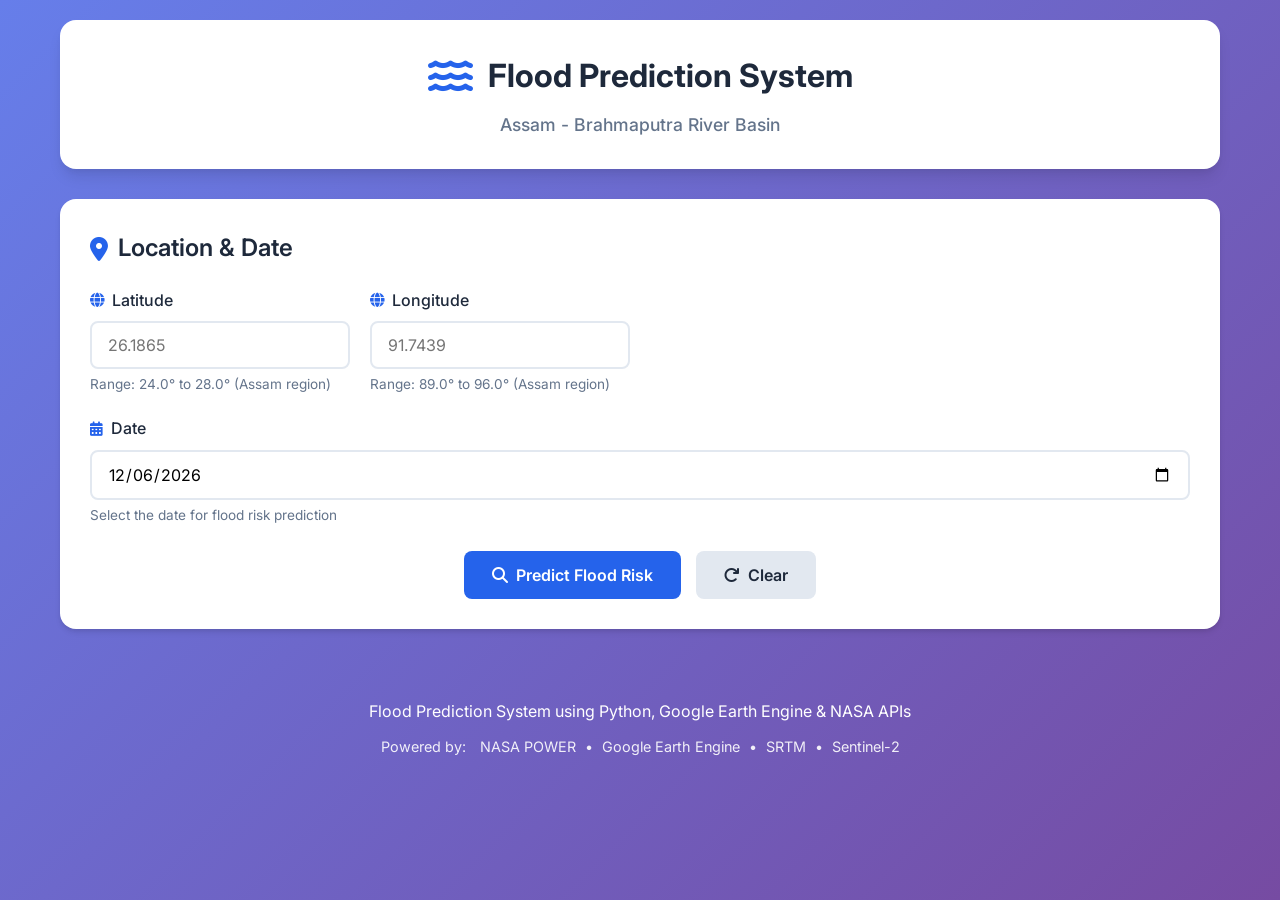
==== frontend/index.html @ 080c3241 "New" ====
<!DOCTYPE html>
<html lang="en">
<head>
    <meta charset="UTF-8">
    <meta name="viewport" content="width=device-width, initial-scale=1.0">
    <title>Flood Prediction System - Assam Brahmaputra Basin</title>
    <link rel="stylesheet" href="style.css">
    <link href="https://fonts.googleapis.com/css2?family=Inter:wght@300;400;500;600;700&display=swap" rel="stylesheet">
    <link rel="stylesheet" href="https://cdnjs.cloudflare.com/ajax/libs/font-awesome/6.4.0/css/all.min.css">
</head>
<body>
    <div class="container">
        <!-- Header -->
        <header class="header">
            <div class="header-content">
                <div class="logo">
                    <i class="fas fa-water"></i>
                    <h1>Flood Prediction System</h1>
                </div>
                <p class="subtitle">Assam - Brahmaputra River Basin</p>
            </div>
        </header>

        <!-- Main Content -->
        <main class="main-content">
            <!-- Input Form Section -->
            <section class="input-section card">
                <h2><i class="fas fa-map-marker-alt"></i> Location & Date</h2>
                <form id="predictionForm">
                    <div class="form-grid">
                        <div class="form-group">
                            <label for="latitude">
                                <i class="fas fa-globe"></i> Latitude
                            </label>
                            <input 
                                type="number" 
                                id="latitude" 
                                name="latitude" 
                                step="0.0001" 
                                placeholder="26.1865"
                                required
                                min="24.0"
                                max="28.0"
                            >
                            <small>Range: 24.0° to 28.0° (Assam region)</small>
                        </div>

                        <div class="form-group">
                            <label for="longitude">
                                <i class="fas fa-globe"></i> Longitude
                            </label>
                            <input 
                                type="number" 
                                id="longitude" 
                                name="longitude" 
                                step="0.0001" 
                                placeholder="91.7439"
                                required
                                min="89.0"
                                max="96.0"
                            >
                            <small>Range: 89.0° to 96.0° (Assam region)</small>
                        </div>

                        <div class="form-group full-width">
                            <label for="date">
                                <i class="fas fa-calendar-alt"></i> Date
                            </label>
                            <input 
                                type="date" 
                                id="date" 
                                name="date" 
                                required
                            >
                            <small>Select the date for flood risk prediction</small>
                        </div>
                    </div>

                    <div class="form-actions">
                        <button type="submit" class="btn btn-primary" id="submitBtn">
                            <i class="fas fa-search"></i> Predict Flood Risk
                        </button>
                        <button type="button" class="btn btn-secondary" id="clearBtn">
                            <i class="fas fa-redo"></i> Clear
                        </button>
                    </div>
                </form>
            </section>

            <!-- Loading Indicator -->
            <div id="loadingIndicator" class="loading hidden">
                <div class="spinner"></div>
                <p>Analyzing location and extracting GIS features...</p>
                <small>This may take 30-60 seconds</small>
            </div>

            <!-- Results Section -->
            <section id="resultsSection" class="results-section hidden">
                <!-- Prediction Card -->
                <div class="card prediction-card">
                    <h2><i class="fas fa-chart-line"></i> Flood Risk Prediction</h2>
                    <div class="prediction-content">
                        <div class="risk-indicator" id="riskIndicator">
                            <div class="risk-level" id="riskLevel">-</div>
                            <div class="risk-probability" id="riskProbability">-</div>
                        </div>
                        <p class="risk-interpretation" id="riskInterpretation"></p>
                    </div>
                </div>

                <!-- Features Card -->
                <div class="card features-card">
                    <h2><i class="fas fa-layer-group"></i> Extracted Features</h2>
                    <div class="features-grid" id="featuresGrid">
                        <!-- Features will be populated here -->
                    </div>
                </div>

                <!-- Map Preview -->
                <div class="card map-card">
                    <h2><i class="fas fa-map"></i> Location Preview</h2>
                    <div class="map-container">
                        <div id="mapPreview" class="map-preview">
                            <p><i class="fas fa-map-marked-alt"></i></p>
                            <p id="locationText">Lat: -, Lon: -</p>
                        </div>
                    </div>
                </div>
            </section>

            <!-- Error Section -->
            <div id="errorSection" class="error-section hidden">
                <div class="card error-card">
                    <i class="fas fa-exclamation-triangle"></i>
                    <h3>Error</h3>
                    <p id="errorMessage"></p>
                </div>
            </div>
        </main>

        <!-- Footer -->
        <footer class="footer">
            <p>Flood Prediction System using Python, Google Earth Engine & NASA APIs</p>
            <p class="footer-links">
                <span>Powered by:</span>
                <span>NASA POWER</span> • 
                <span>Google Earth Engine</span> • 
                <span>SRTM</span> • 
                <span>Sentinel-2</span>
            </p>
        </footer>
    </div>

    <script src="script.js"></script>
</body>
</html>
---- frontend/style.css ----
/* Reset and Base Styles */
* {
    margin: 0;
    padding: 0;
    box-sizing: border-box;
}

:root {
    --primary-color: #2563eb;
    --primary-dark: #1e40af;
    --secondary-color: #10b981;
    --danger-color: #ef4444;
    --warning-color: #f59e0b;
    --low-risk: #10b981;
    --medium-risk: #f59e0b;
    --high-risk: #ef4444;
    --bg-color: #f8fafc;
    --card-bg: #ffffff;
    --text-primary: #1e293b;
    --text-secondary: #64748b;
    --border-color: #e2e8f0;
    --shadow: 0 4px 6px -1px rgba(0, 0, 0, 0.1), 0 2px 4px -1px rgba(0, 0, 0, 0.06);
    --shadow-lg: 0 10px 15px -3px rgba(0, 0, 0, 0.1), 0 4px 6px -2px rgba(0, 0, 0, 0.05);
}

body {
    font-family: 'Inter', -apple-system, BlinkMacSystemFont, 'Segoe UI', sans-serif;
    background: linear-gradient(135deg, #667eea 0%, #764ba2 100%);
    min-height: 100vh;
    color: var(--text-primary);
    line-height: 1.6;
}

.container {
    max-width: 1200px;
    margin: 0 auto;
    padding: 20px;
}

/* Header */
.header {
    background: var(--card-bg);
    border-radius: 16px;
    padding: 30px;
    margin-bottom: 30px;
    box-shadow: var(--shadow-lg);
    text-align: center;
}

.logo {
    display: flex;
    align-items: center;
    justify-content: center;
    gap: 15px;
    margin-bottom: 10px;
}

.logo i {
    font-size: 2.5rem;
    color: var(--primary-color);
}

.logo h1 {
    font-size: 2rem;
    font-weight: 700;
    color: var(--text-primary);
}

.subtitle {
    color: var(--text-secondary);
    font-size: 1.1rem;
    font-weight: 500;
}

/* Card */
.card {
    background: var(--card-bg);
    border-radius: 16px;
    padding: 30px;
    margin-bottom: 25px;
    box-shadow: var(--shadow);
    transition: transform 0.2s, box-shadow 0.2s;
}

.card:hover {
    transform: translateY(-2px);
    box-shadow: var(--shadow-lg);
}

.card h2 {
    font-size: 1.5rem;
    font-weight: 600;
    margin-bottom: 20px;
    color: var(--text-primary);
    display: flex;
    align-items: center;
    gap: 10px;
}

.card h2 i {
    color: var(--primary-color);
}

/* Form Styles */
.input-section {
    margin-bottom: 30px;
}

.form-grid {
    display: grid;
    grid-template-columns: repeat(auto-fit, minmax(250px, 1fr));
    gap: 20px;
    margin-bottom: 25px;
}

.form-group {
    display: flex;
    flex-direction: column;
}

.form-group.full-width {
    grid-column: 1 / -1;
}

.form-group label {
    font-weight: 500;
    margin-bottom: 8px;
    color: var(--text-primary);
    display: flex;
    align-items: center;
    gap: 8px;
}

.form-group label i {
    color: var(--primary-color);
    font-size: 0.9rem;
}

.form-group input {
    padding: 12px 16px;
    border: 2px solid var(--border-color);
    border-radius: 8px;
    font-size: 1rem;
    transition: border-color 0.2s, box-shadow 0.2s;
    font-family: inherit;
}

.form-group input:focus {
    outline: none;
    border-color: var(--primary-color);
    box-shadow: 0 0 0 3px rgba(37, 99, 235, 0.1);
}

.form-group small {
    margin-top: 5px;
    color: var(--text-secondary);
    font-size: 0.85rem;
}

.form-actions {
    display: flex;
    gap: 15px;
    justify-content: center;
    flex-wrap: wrap;
}

/* Buttons */
.btn {
    padding: 14px 28px;
    border: none;
    border-radius: 8px;
    font-size: 1rem;
    font-weight: 600;
    cursor: pointer;
    transition: all 0.2s;
    display: inline-flex;
    align-items: center;
    gap: 8px;
    font-family: inherit;
}

.btn-primary {
    background: var(--primary-color);
    color: white;
}

.btn-primary:hover {
    background: var(--primary-dark);
    transform: translateY(-2px);
    box-shadow: var(--shadow);
}

.btn-secondary {
    background: var(--border-color);
    color: var(--text-primary);
}

.btn-secondary:hover {
    background: #cbd5e1;
}

.btn:disabled {
    opacity: 0.6;
    cursor: not-allowed;
}

/* Loading Indicator */
.loading {
    text-align: center;
    padding: 40px;
    background: var(--card-bg);
    border-radius: 16px;
    margin-bottom: 25px;
    box-shadow: var(--shadow);
}

.loading.hidden {
    display: none;
}

.spinner {
    width: 50px;
    height: 50px;
    border: 4px solid var(--border-color);
    border-top-color: var(--primary-color);
    border-radius: 50%;
    animation: spin 1s linear infinite;
    margin: 0 auto 20px;
}

@keyframes spin {
    to { transform: rotate(360deg); }
}

.loading p {
    font-size: 1.1rem;
    font-weight: 500;
    color: var(--text-primary);
    margin-bottom: 5px;
}

.loading small {
    color: var(--text-secondary);
}

/* Results Section */
.results-section.hidden {
    display: none;
}

.prediction-card {
    background: linear-gradient(135deg, #667eea 0%, #764ba2 100%);
    color: white;
}

.prediction-card h2 {
    color: white;
}

.prediction-card h2 i {
    color: white;
}

.prediction-content {
    text-align: center;
}

.risk-indicator {
    margin: 30px 0;
}

.risk-level {
    font-size: 3rem;
    font-weight: 700;
    margin-bottom: 15px;
    text-transform: uppercase;
    letter-spacing: 2px;
}

.risk-level.low {
    color: var(--low-risk);
}

.risk-level.medium {
    color: var(--warning-color);
}

.risk-level.high {
    color: var(--high-risk);
}

.risk-probability {
    font-size: 2rem;
    font-weight: 600;
    margin-bottom: 20px;
}

.risk-interpretation {
    font-size: 1.1rem;
    line-height: 1.8;
    opacity: 0.95;
}

/* Features Grid */
.features-grid {
    display: grid;
    grid-template-columns: repeat(auto-fit, minmax(200px, 1fr));
    gap: 20px;
}

.feature-item {
    background: var(--bg-color);
    padding: 20px;
    border-radius: 12px;
    border-left: 4px solid var(--primary-color);
    transition: transform 0.2s;
}

.feature-item:hover {
    transform: translateX(5px);
}

.feature-label {
    font-size: 0.85rem;
    color: var(--text-secondary);
    text-transform: uppercase;
    letter-spacing: 0.5px;
    margin-bottom: 8px;
    font-weight: 600;
}

.feature-value {
    font-size: 1.5rem;
    font-weight: 700;
    color: var(--text-primary);
}

.feature-unit {
    font-size: 0.9rem;
    color: var(--text-secondary);
    margin-left: 5px;
}

/* Map Preview */
.map-container {
    margin-top: 20px;
}

.map-preview {
    background: var(--bg-color);
    border-radius: 12px;
    padding: 40px;
    text-align: center;
    min-height: 200px;
    display: flex;
    flex-direction: column;
    align-items: center;
    justify-content: center;
}

.map-preview i {
    font-size: 3rem;
    color: var(--primary-color);
    margin-bottom: 15px;
}

.map-preview p {
    font-size: 1.1rem;
    color: var(--text-primary);
    font-weight: 500;
}

/* Error Section */
.error-section.hidden {
    display: none;
}

.error-card {
    background: #fef2f2;
    border-left: 4px solid var(--danger-color);
    text-align: center;
}

.error-card i {
    font-size: 3rem;
    color: var(--danger-color);
    margin-bottom: 15px;
}

.error-card h3 {
    color: var(--danger-color);
    margin-bottom: 10px;
}

.error-card p {
    color: var(--text-primary);
}

/* Footer */
.footer {
    text-align: center;
    padding: 30px 20px;
    color: white;
    margin-top: 40px;
}

.footer-links {
    margin-top: 10px;
    font-size: 0.9rem;
    opacity: 0.9;
}

.footer-links span {
    margin: 0 5px;
}

/* Responsive */
@media (max-width: 768px) {
    .container {
        padding: 15px;
    }

    .header {
        padding: 20px;
    }

    .logo h1 {
        font-size: 1.5rem;
    }

    .form-grid {
        grid-template-columns: 1fr;
    }

    .features-grid {
        grid-template-columns: 1fr;
    }

    .risk-level {
        font-size: 2rem;
    }

    .risk-probability {
        font-size: 1.5rem;
    }
}

/* Animation */
@keyframes fadeIn {
    from {
        opacity: 0;
        transform: translateY(20px);
    }
    to {
        opacity: 1;
        transform: translateY(0);
    }
}

.results-section {
    animation: fadeIn 0.5s ease-out;
}
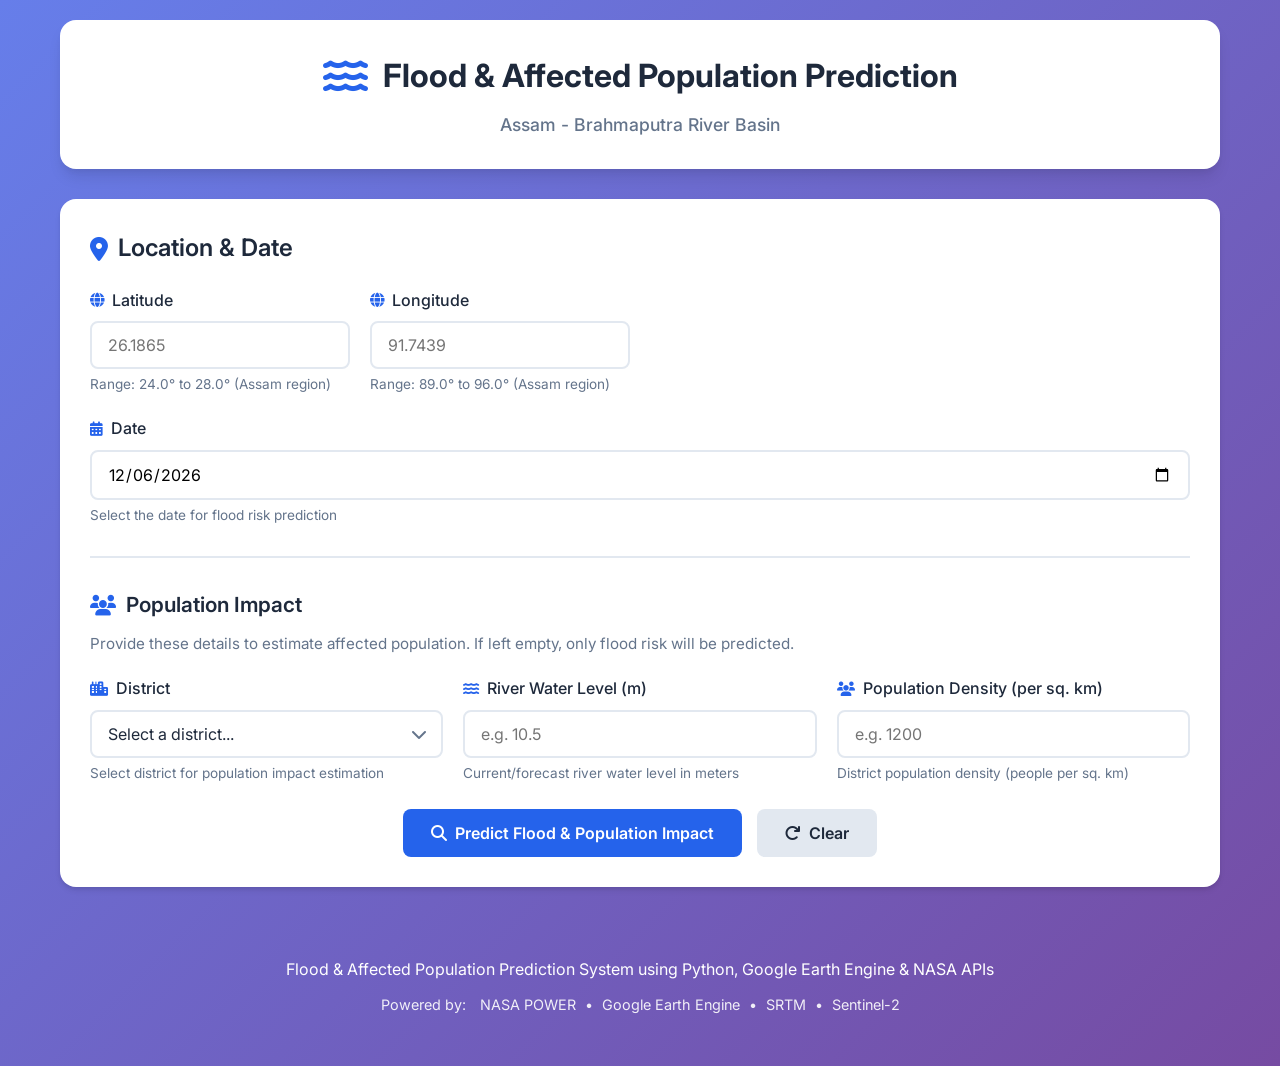
==== commit a8024ca4: "Updates" ====
--- a/frontend/index.html
+++ b/frontend/index.html
@@ -3,7 +3,7 @@
 <head>
     <meta charset="UTF-8">
     <meta name="viewport" content="width=device-width, initial-scale=1.0">
-    <title>Flood Prediction System - Assam Brahmaputra Basin</title>
+    <title>Flood & Affected Population Prediction System - Assam Brahmaputra Basin</title>
     <link rel="stylesheet" href="style.css">
     <link href="https://fonts.googleapis.com/css2?family=Inter:wght@300;400;500;600;700&display=swap" rel="stylesheet">
     <link rel="stylesheet" href="https://cdnjs.cloudflare.com/ajax/libs/font-awesome/6.4.0/css/all.min.css">
@@ -15,7 +15,7 @@
             <div class="header-content">
                 <div class="logo">
                     <i class="fas fa-water"></i>
-                    <h1>Flood Prediction System</h1>
+                    <h1>Flood & Affected Population Prediction</h1>
                 </div>
                 <p class="subtitle">Assam - Brahmaputra River Basin</p>
             </div>
@@ -76,9 +76,70 @@
                         </div>
                     </div>
 
+                    <!-- Optional Population Impact Inputs -->
+                    <div class="population-inputs">
+                        <h3><i class="fas fa-users"></i> Population Impact</h3>
+                        <p class="help-text">
+                            Provide these details to estimate affected population. If left empty,
+                            only flood risk will be predicted.
+                        </p>
+                        <div class="form-grid">
+                            <div class="form-group">
+                                <label for="district">
+                                    <i class="fas fa-city"></i> District
+                                </label>
+                                <div class="select-wrapper">
+                                    <select id="district" name="district" class="styled-select">
+                                        <option value="">Select a district...</option>
+                                        <option value="Morigaon">  Morigaon</option>
+                                        <option value="Dhubri">  Dhubri</option>
+                                        <option value="Kamrup">  Kamrup</option>
+                                        <option value="Sonitpur">  Sonitpur</option>
+                                        <option value="Jorhat">  Jorhat</option>
+                                        <option value="Lakhimpur">  Lakhimpur</option>
+                                        <option value="Darrang">  Darrang</option>
+                                        <option value="Barpeta">  Barpeta</option>
+                                        <option value="Nagaon">  Nagaon</option>
+                                        <option value="Nalbari">  Nalbari</option>
+                                    </select>
+                                    <i class="fas fa-chevron-down select-arrow"></i>
+                                </div>
+                                <small>Select district for population impact estimation</small>
+                            </div>
+
+                            <div class="form-group">
+                                <label for="riverLevel">
+                                    <i class="fas fa-water"></i> River Water Level (m)
+                                </label>
+                                <input
+                                    type="number"
+                                    id="riverLevel"
+                                    name="riverLevel"
+                                    step="0.01"
+                                    placeholder="e.g. 10.5"
+                                >
+                                <small>Current/forecast river water level in meters</small>
+                            </div>
+
+                            <div class="form-group">
+                                <label for="populationDensity">
+                                    <i class="fas fa-users"></i> Population Density (per sq. km)
+                                </label>
+                                <input
+                                    type="number"
+                                    id="populationDensity"
+                                    name="populationDensity"
+                                    step="1"
+                                    placeholder="e.g. 1200"
+                                >
+                                <small>District population density (people per sq. km)</small>
+                            </div>
+                        </div>
+                    </div>
+
                     <div class="form-actions">
                         <button type="submit" class="btn btn-primary" id="submitBtn">
-                            <i class="fas fa-search"></i> Predict Flood Risk
+                            <i class="fas fa-search"></i> Predict Flood & Population Impact
                         </button>
                         <button type="button" class="btn btn-secondary" id="clearBtn">
                             <i class="fas fa-redo"></i> Clear
@@ -116,6 +177,54 @@
                     </div>
                 </div>
 
+                <!-- Affected Population Card -->
+                <div class="card population-card" id="populationCard" style="display: none;">
+                    <h2><i class="fas fa-users"></i> Estimated Population Affected</h2>
+                    <div class="population-content">
+                        <div class="population-value-wrapper">
+                            <div class="population-value" id="affectedPopulationValue">-</div>
+                            <div class="population-label">People</div>
+                            <div class="population-range" id="affectedPopulationRange">-</div>
+                        </div>
+                        <div class="population-visualization">
+                            <div class="population-bar-container">
+                                <div class="population-bar-label">
+                                    <span>Impact Scale</span>
+                                    <span id="populationBarLabel">0%</span>
+                                </div>
+                                <div class="population-bar">
+                                    <div class="population-bar-fill" id="affectedPopulationBar"></div>
+                                </div>
+                            </div>
+                            <div class="population-gauge" id="populationGauge">
+                                <svg viewBox="0 0 200 120" class="gauge-svg">
+                                    <path class="gauge-background" d="M 20 100 A 80 80 0 0 1 180 100" fill="none" stroke="#e2e8f0" stroke-width="12"/>
+                                    <path class="gauge-fill" id="gaugeFill" d="M 20 100 A 80 80 0 0 1 180 100" fill="none" stroke="#10b981" stroke-width="12" stroke-dasharray="251.2" stroke-dashoffset="251.2"/>
+                                    <text x="100" y="90" text-anchor="middle" class="gauge-text" id="gaugeText">0%</text>
+                                </svg>
+                            </div>
+                        </div>
+                        <p class="population-context" id="affectedPopulationContext">
+                            Provide district, river level, and population density to estimate affected population.
+                        </p>
+
+                        <!-- Inline district-wise flood risk map (shown after population prediction) -->
+                        <div class="district-map-wrapper" id="districtMapWrapper" style="display:none;">
+                            <h3 class="district-map-title"><i class="fas fa-map-marked-alt"></i> District Risk Map</h3>
+                            <iframe
+                                id="districtRiskMapFrame"
+                                class="district-risk-map-frame"
+                                title="District Flood Risk Map"
+                                loading="lazy"
+                                referrerpolicy="no-referrer"
+                            ></iframe>
+                            <p class="district-map-note">
+                                Map shows flood risk marker for the selected district.
+                            </p>
+                        </div>
+                    </div>
+                </div>
+
                 <!-- Map Preview -->
                 <div class="card map-card">
                     <h2><i class="fas fa-map"></i> Location Preview</h2>
@@ -140,7 +249,7 @@
 
         <!-- Footer -->
         <footer class="footer">
-            <p>Flood Prediction System using Python, Google Earth Engine & NASA APIs</p>
+            <p>Flood & Affected Population Prediction System using Python, Google Earth Engine & NASA APIs</p>
             <p class="footer-links">
                 <span>Powered by:</span>
                 <span>NASA POWER</span> • 
--- a/frontend/style.css
+++ b/frontend/style.css
@@ -461,9 +461,273 @@
     animation: fadeIn 0.5s ease-out;
 }
 
-
-
-
-
-
-
+/* District Selection Styling */
+.select-wrapper {
+    position: relative;
+    display: block;
+}
+
+.styled-select {
+    width: 100%;
+    padding: 12px 40px 12px 16px;
+    border: 2px solid var(--border-color);
+    border-radius: 8px;
+    background: var(--card-bg);
+    font-size: 1rem;
+    color: var(--text-primary);
+    appearance: none;
+    cursor: pointer;
+    transition: all 0.3s ease;
+    font-family: inherit;
+}
+
+.styled-select:hover {
+    border-color: var(--primary-color);
+    box-shadow: 0 0 0 3px rgba(37, 99, 235, 0.1);
+}
+
+.styled-select:focus {
+    outline: none;
+    border-color: var(--primary-color);
+    box-shadow: 0 0 0 3px rgba(37, 99, 235, 0.1);
+}
+
+.select-arrow {
+    position: absolute;
+    right: 16px;
+    top: 50%;
+    transform: translateY(-50%);
+    pointer-events: none;
+    color: var(--text-secondary);
+    transition: transform 0.3s ease;
+}
+
+.styled-select:focus + .select-arrow {
+    transform: translateY(-50%) rotate(180deg);
+}
+
+/* Population Card Styling */
+.population-card {
+    background: linear-gradient(135deg, #10b981 0%, #059669 100%);
+    color: white;
+}
+
+.population-card h2 {
+    color: white;
+}
+
+.population-card h2 i {
+    color: white;
+}
+
+.population-content {
+    text-align: center;
+}
+
+.population-value-wrapper {
+    margin: 30px 0;
+}
+
+.population-value {
+    font-size: 4rem;
+    font-weight: 700;
+    margin-bottom: 10px;
+    text-shadow: 0 2px 4px rgba(0, 0, 0, 0.2);
+    color: white;
+}
+
+.population-label {
+    font-size: 1.2rem;
+    font-weight: 500;
+    margin-bottom: 15px;
+    opacity: 0.9;
+    text-transform: uppercase;
+    letter-spacing: 1px;
+}
+
+.population-range {
+    font-size: 1.1rem;
+    opacity: 0.85;
+    margin-bottom: 25px;
+}
+
+.population-visualization {
+    display: grid;
+    grid-template-columns: 1fr 1fr;
+    gap: 30px;
+    margin: 30px 0;
+    align-items: center;
+}
+
+.population-bar-container {
+    width: 100%;
+}
+
+.population-bar-label {
+    display: flex;
+    justify-content: space-between;
+    margin-bottom: 10px;
+    font-size: 0.9rem;
+    font-weight: 600;
+    opacity: 0.9;
+}
+
+.population-bar {
+    width: 100%;
+    height: 30px;
+    background: rgba(255, 255, 255, 0.2);
+    border-radius: 15px;
+    overflow: hidden;
+    position: relative;
+    box-shadow: inset 0 2px 4px rgba(0, 0, 0, 0.1);
+}
+
+.population-bar-fill {
+    height: 100%;
+    background: linear-gradient(90deg, #fef3c7 0%, #f59e0b 50%, #ef4444 100%);
+    border-radius: 15px;
+    transition: width 1s ease-out;
+    box-shadow: 0 2px 8px rgba(0, 0, 0, 0.2);
+    position: relative;
+    overflow: hidden;
+}
+
+.population-bar-fill::after {
+    content: '';
+    position: absolute;
+    top: 0;
+    left: 0;
+    right: 0;
+    bottom: 0;
+    background: linear-gradient(90deg, transparent, rgba(255, 255, 255, 0.3), transparent);
+    animation: shimmer 2s infinite;
+}
+
+@keyframes shimmer {
+    0% { transform: translateX(-100%); }
+    100% { transform: translateX(100%); }
+}
+
+.population-gauge {
+    width: 100%;
+    max-width: 200px;
+    margin: 0 auto;
+}
+
+.gauge-svg {
+    width: 100%;
+    height: auto;
+}
+
+.gauge-background {
+    stroke: rgba(255, 255, 255, 0.2);
+}
+
+.gauge-fill {
+    stroke-linecap: round;
+    transition: stroke-dashoffset 1s ease-out;
+}
+
+.gauge-text {
+    fill: white;
+    font-size: 24px;
+    font-weight: 700;
+    text-shadow: 0 2px 4px rgba(0, 0, 0, 0.2);
+}
+
+.population-context {
+    font-size: 1rem;
+    line-height: 1.8;
+    opacity: 0.95;
+    margin-top: 20px;
+    padding: 15px;
+    background: rgba(255, 255, 255, 0.1);
+    border-radius: 8px;
+}
+
+/* Inline district risk map (inside population card) */
+.district-map-wrapper {
+    margin-top: 22px;
+    text-align: left;
+    background: rgba(255, 255, 255, 0.12);
+    border: 1px solid rgba(255, 255, 255, 0.18);
+    border-radius: 14px;
+    padding: 14px;
+}
+
+.district-map-title {
+    margin: 0 0 10px 0;
+    font-size: 1.05rem;
+    font-weight: 700;
+    color: #ffffff;
+    display: flex;
+    align-items: center;
+    gap: 10px;
+}
+
+.district-risk-map-frame {
+    width: 100%;
+    height: 340px;
+    border: 0;
+    border-radius: 12px;
+    background: #ffffff;
+    box-shadow: 0 8px 24px rgba(0, 0, 0, 0.20);
+}
+
+.district-map-note {
+    margin: 10px 0 0 0;
+    font-size: 0.92rem;
+    opacity: 0.9;
+    color: #ffffff;
+}
+
+/* Population Inputs Section */
+.population-inputs {
+    margin-top: 30px;
+    padding-top: 30px;
+    border-top: 2px solid var(--border-color);
+}
+
+.population-inputs h3 {
+    font-size: 1.3rem;
+    font-weight: 600;
+    margin-bottom: 10px;
+    color: var(--text-primary);
+    display: flex;
+    align-items: center;
+    gap: 10px;
+}
+
+.population-inputs h3 i {
+    color: var(--primary-color);
+}
+
+.help-text {
+    color: var(--text-secondary);
+    font-size: 0.95rem;
+    margin-bottom: 20px;
+    line-height: 1.6;
+}
+
+/* Responsive adjustments for population visualization */
+@media (max-width: 768px) {
+    .population-visualization {
+        grid-template-columns: 1fr;
+        gap: 20px;
+    }
+    
+    .population-value {
+        font-size: 3rem;
+    }
+    
+    .population-gauge {
+        max-width: 150px;
+    }
+}
+
+
+
+
+
+
+
